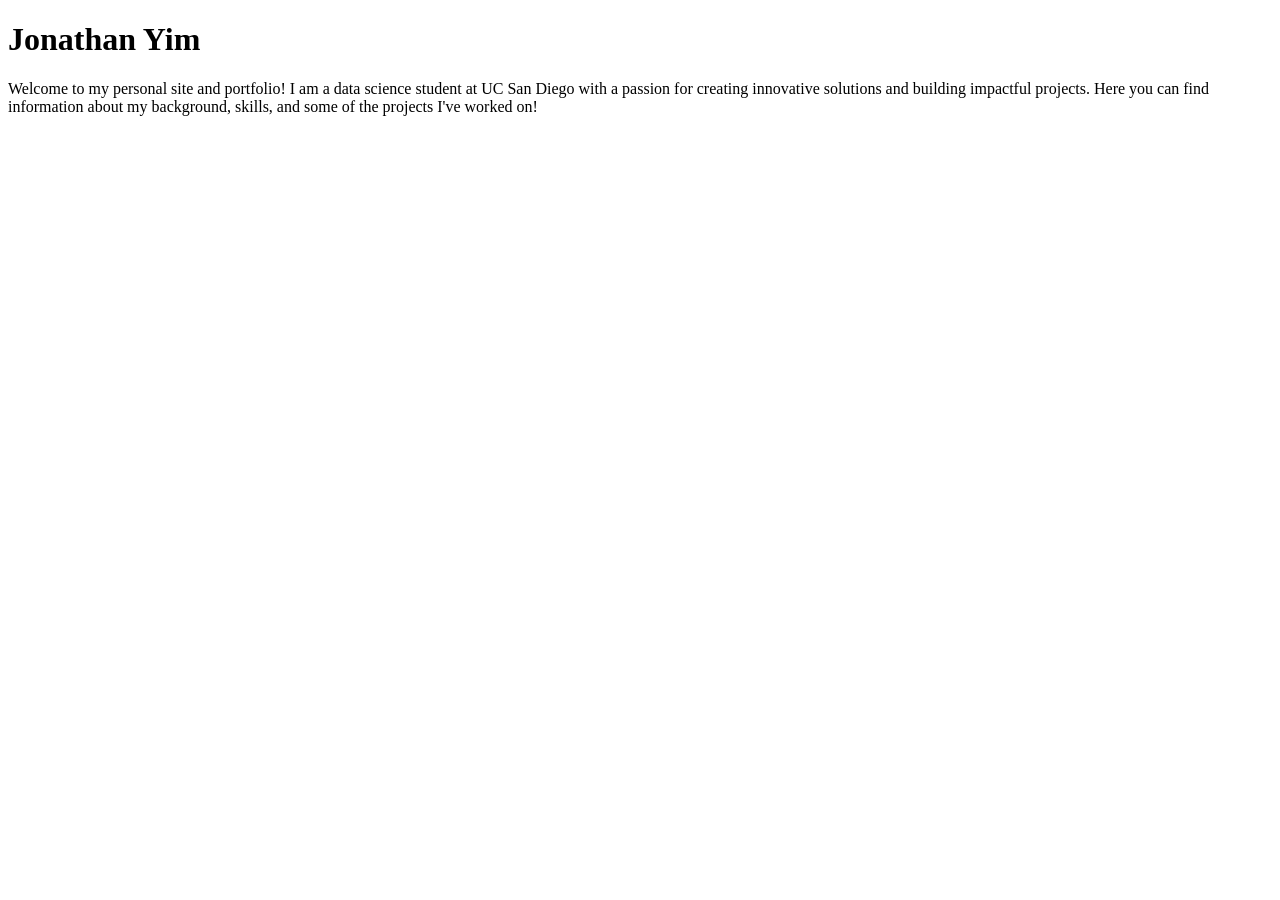
==== index.html @ 8e1e89ab "created index.html" ====
<!DOCTYPE html>
<html lang="en">
<head>
    <meta charset="UTF-8">
    <meta name="viewport" content="width=device-width, initial-scale=1.0">
    <title>Jonathan Yim: Personal Site and Portfolio</title>
</head>
<body>
    <h1>Jonathan Yim</h1>
    <p>Welcome to my personal site and portfolio! 
        I am a data science student at UC San Diego with a passion for creating innovative solutions and building impactful projects. 
        Here you can find information about my background, skills, and some of the projects I've worked on!
    </p>
</body>
</html>
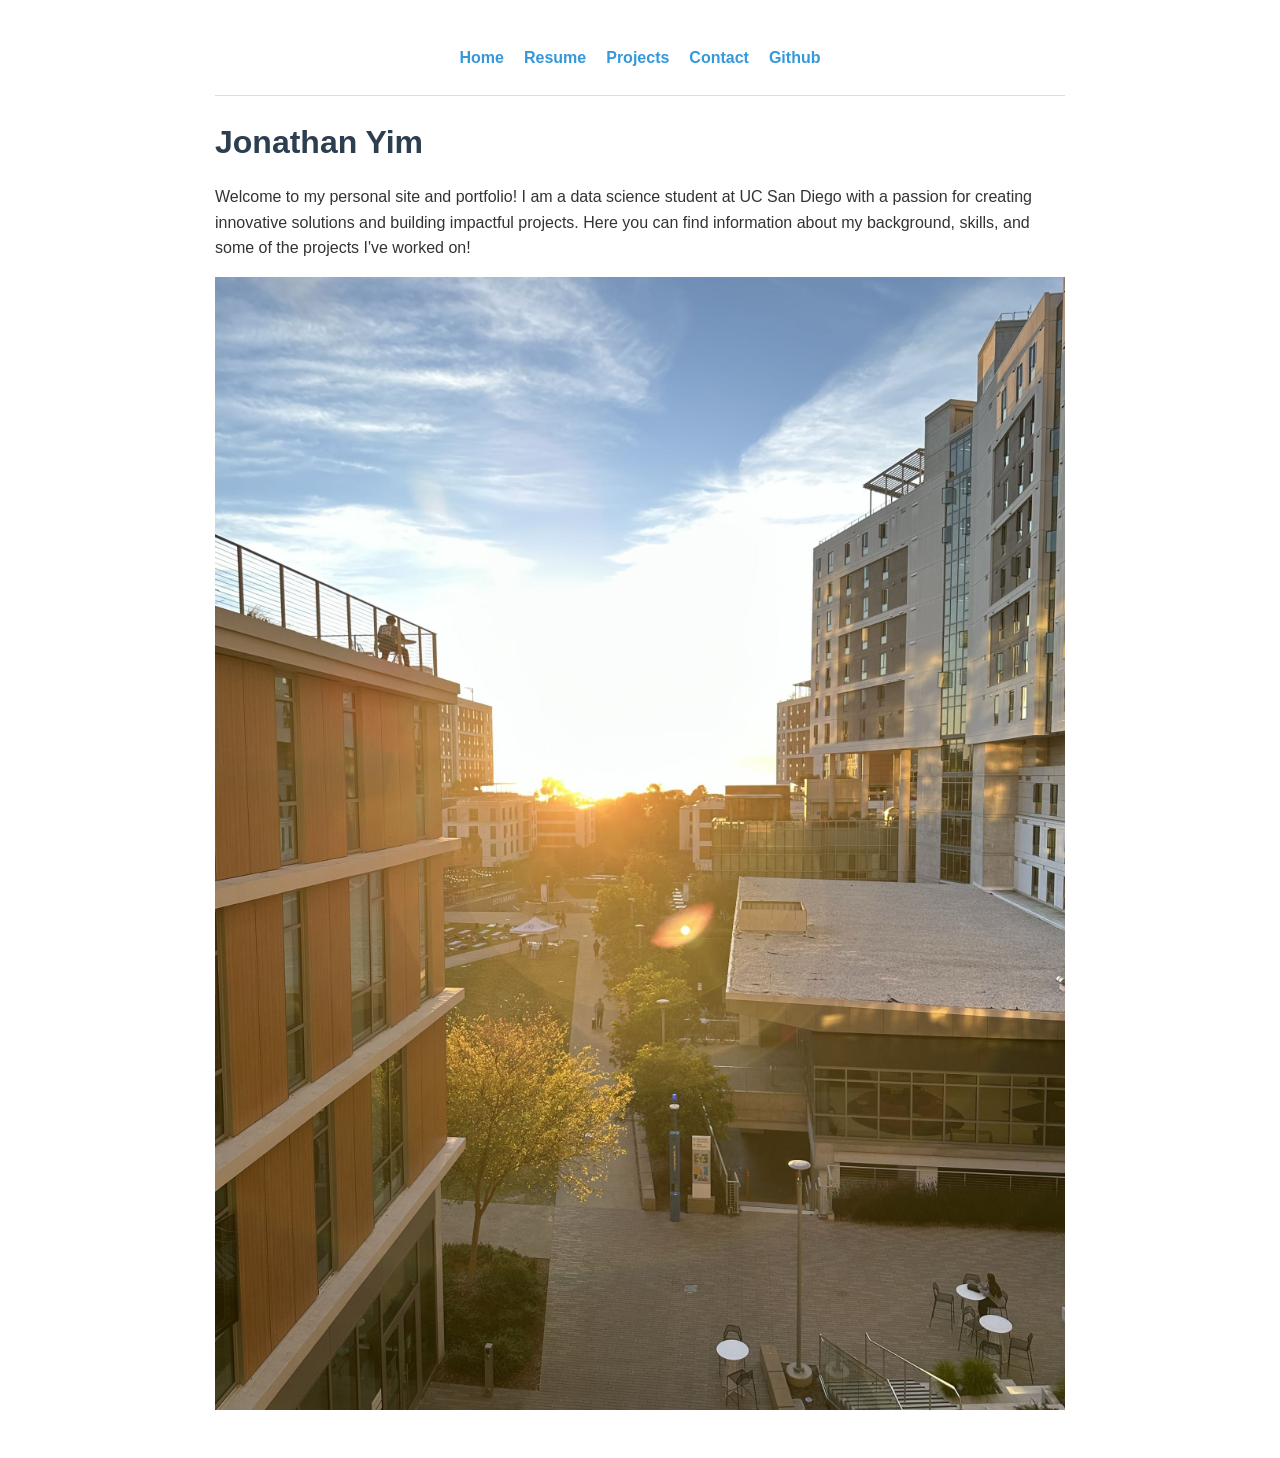
==== commit d5046667: "updates to formatting nav and style" ====
--- a/index.html
+++ b/index.html
@@ -4,12 +4,24 @@
     <meta charset="UTF-8">
     <meta name="viewport" content="width=device-width, initial-scale=1.0">
     <title>Jonathan Yim: Personal Site and Portfolio</title>
+    <link rel="stylesheet" href="/style.css">
 </head>
 <body>
+    <div id="nav-placeholder"></div>
+
+    <script>
+        fetch('/nav.html')
+            .then(response => response.text())
+            .then(data => {
+                document.getElementById('nav-placeholder').innerHTML = data;
+            });
+    </script>
+
     <h1>Jonathan Yim</h1>
     <p>Welcome to my personal site and portfolio! 
         I am a data science student at UC San Diego with a passion for creating innovative solutions and building impactful projects. 
         Here you can find information about my background, skills, and some of the projects I've worked on!
     </p>
+    <img src="images/ucsd-sunset.jpg" alt="Sunset at UC San Diego" style="width:100%;height:auto;">
 </body>
 </html>
--- a/style.css
+++ b/style.css
@@ -0,0 +1,34 @@
+body { 
+    font-family: 'Segoe UI', Tahoma, Geneva, Verdana, sans-serif; 
+    line-height: 1.6; 
+    max-width: 850px; 
+    margin: auto; 
+    padding: 40px 20px; 
+    color: #333;
+}
+
+/* Header & Nav */
+header { text-align: center; margin-bottom: 40px; }
+h1 { margin-bottom: 5px; color: #2c3e50; }
+nav ul { 
+    list-style: none; 
+    padding: 0; 
+    display: flex; 
+    justify-content: center; 
+    gap: 20px; 
+    border-bottom: 1px solid #ddd; 
+    padding-bottom: 20px; 
+}
+nav a { text-decoration: none; color: #3498db; font-weight: bold; }
+
+/* Resume/Project Specific Sections */
+h2 { border-bottom: 2px solid #2c3e50; padding-bottom: 5px; margin-top: 30px; text-transform: uppercase; font-size: 1.1rem; letter-spacing: 1px; }
+h3 { margin: 0; color: #34495e; font-size: 1.05rem; }
+
+article { margin-bottom: 20px; }
+.item-header { display: flex; justify-content: space-between; align-items: baseline; font-weight: bold; }
+.date { color: #666; font-weight: normal; font-size: 0.9rem; }
+
+.skills-list { list-style: none; padding: 0; }
+ul { margin-top: 5px; padding-left: 20px; }
+li { margin-bottom: 4px; }
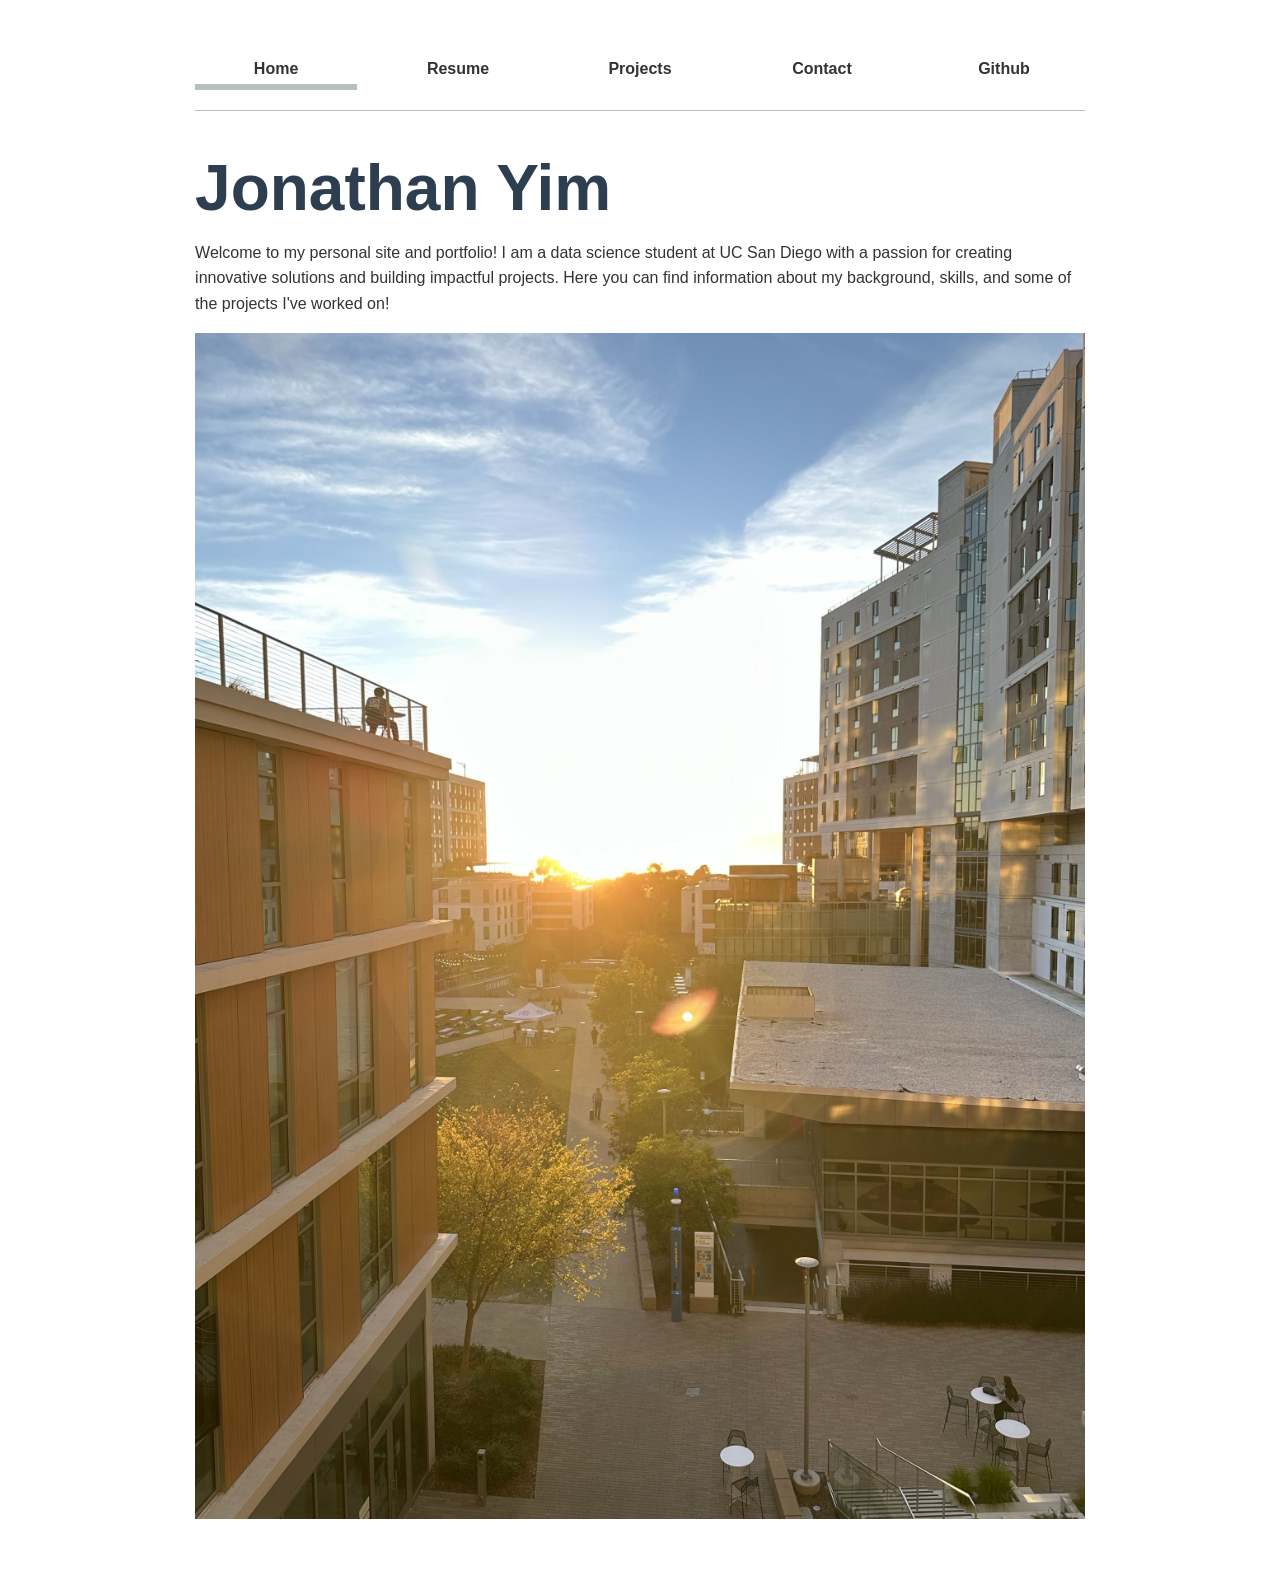
==== commit 8e47ec4b: "lab 2 css updates" ====
--- a/index.html
+++ b/index.html
@@ -4,18 +4,11 @@
     <meta charset="UTF-8">
     <meta name="viewport" content="width=device-width, initial-scale=1.0">
     <title>Jonathan Yim: Personal Site and Portfolio</title>
-    <link rel="stylesheet" href="/style.css">
+    <link rel="stylesheet" href="style.css">
 </head>
 <body>
     <div id="nav-placeholder"></div>
-
-    <script>
-        fetch('/nav.html')
-            .then(response => response.text())
-            .then(data => {
-                document.getElementById('nav-placeholder').innerHTML = data;
-            });
-    </script>
+    <script src="nav.js"></script>
 
     <h1>Jonathan Yim</h1>
     <p>Welcome to my personal site and portfolio! 
--- a/style.css
+++ b/style.css
@@ -1,25 +1,38 @@
-body { 
+html {
+    --color-accent: oklch(83.78% 0.10784 193.86);
+    accent-color: var(--color-accent);
+}
+
+body {
     font-family: 'Segoe UI', Tahoma, Geneva, Verdana, sans-serif; 
     line-height: 1.6; 
-    max-width: 850px; 
-    margin: auto; 
-    padding: 40px 20px; 
+    max-width: 100ch; 
+    margin-inline: auto; 
+    padding: 2.5rem 1.5rem; 
     color: #333;
 }
 
 /* Header & Nav */
 header { text-align: center; margin-bottom: 40px; }
-h1 { margin-bottom: 5px; color: #2c3e50; }
-nav ul { 
-    list-style: none; 
-    padding: 0; 
-    display: flex; 
-    justify-content: center; 
-    gap: 20px; 
-    border-bottom: 1px solid #ddd; 
-    padding-bottom: 20px; 
+h1, h2, h3, h4, h5, h6 {
+    line-height: 1.1;
+    text-wrap: balance;
 }
-nav a { text-decoration: none; color: #3498db; font-weight: bold; }
+h1 { font-size: 4rem; margin-bottom: 5px; color: #2c3e50; }
+h2 { font-size: 2.5rem; }
+h3 { font-size: 1.75rem; }
+nav {
+    display: flex;
+    gap: 1.25rem;
+    border-bottom: 1px solid oklch(80% 3% 200);
+    padding-bottom: 1.25rem;
+    margin-bottom: 2.5rem;
+}
+nav ul { display: contents; }
+nav li { display: contents; }
+nav a { text-decoration: none; color: inherit; font-weight: bold; flex: 1; text-align: center; padding: 0.5em; }
+nav a.current { border-bottom: 0.4em solid oklch(80% 3% 200); padding-bottom: 0.1em; }
+nav a:hover { border-bottom: 0.4em solid var(--color-accent); padding-bottom: 0.1em; }
 
 /* Resume/Project Specific Sections */
 h2 { border-bottom: 2px solid #2c3e50; padding-bottom: 5px; margin-top: 30px; text-transform: uppercase; font-size: 1.1rem; letter-spacing: 1px; }
@@ -31,4 +44,48 @@
 
 .skills-list { list-style: none; padding: 0; }
 ul { margin-top: 5px; padding-left: 20px; }
-li { margin-bottom: 4px; }+li { margin-bottom: 4px; }
+
+/* Projects Grid */
+.projects {
+    display: grid;
+    grid-template-columns: repeat(auto-fill, minmax(15em, 1fr));
+    grid-template-rows: auto;
+    gap: 1em;
+}
+
+.projects article {
+    display: grid;
+    grid-row: span 3;
+    grid-template-rows: subgrid;
+    gap: 1em;
+}
+
+.projects article h2 {
+    margin: 0;
+}
+
+/* Contact Form */
+form {
+    display: grid;
+    grid-template-columns: auto 1fr;
+    gap: 1em;
+}
+
+label {
+    display: grid;
+    grid-column: 1 / -1;
+    grid-template-columns: subgrid;
+    align-items: baseline;
+}
+
+form button {
+    grid-column: 2;
+}
+
+input, textarea, button, select {
+    display: block;
+    width: 100%;
+    box-sizing: border-box;
+    font: inherit;
+}
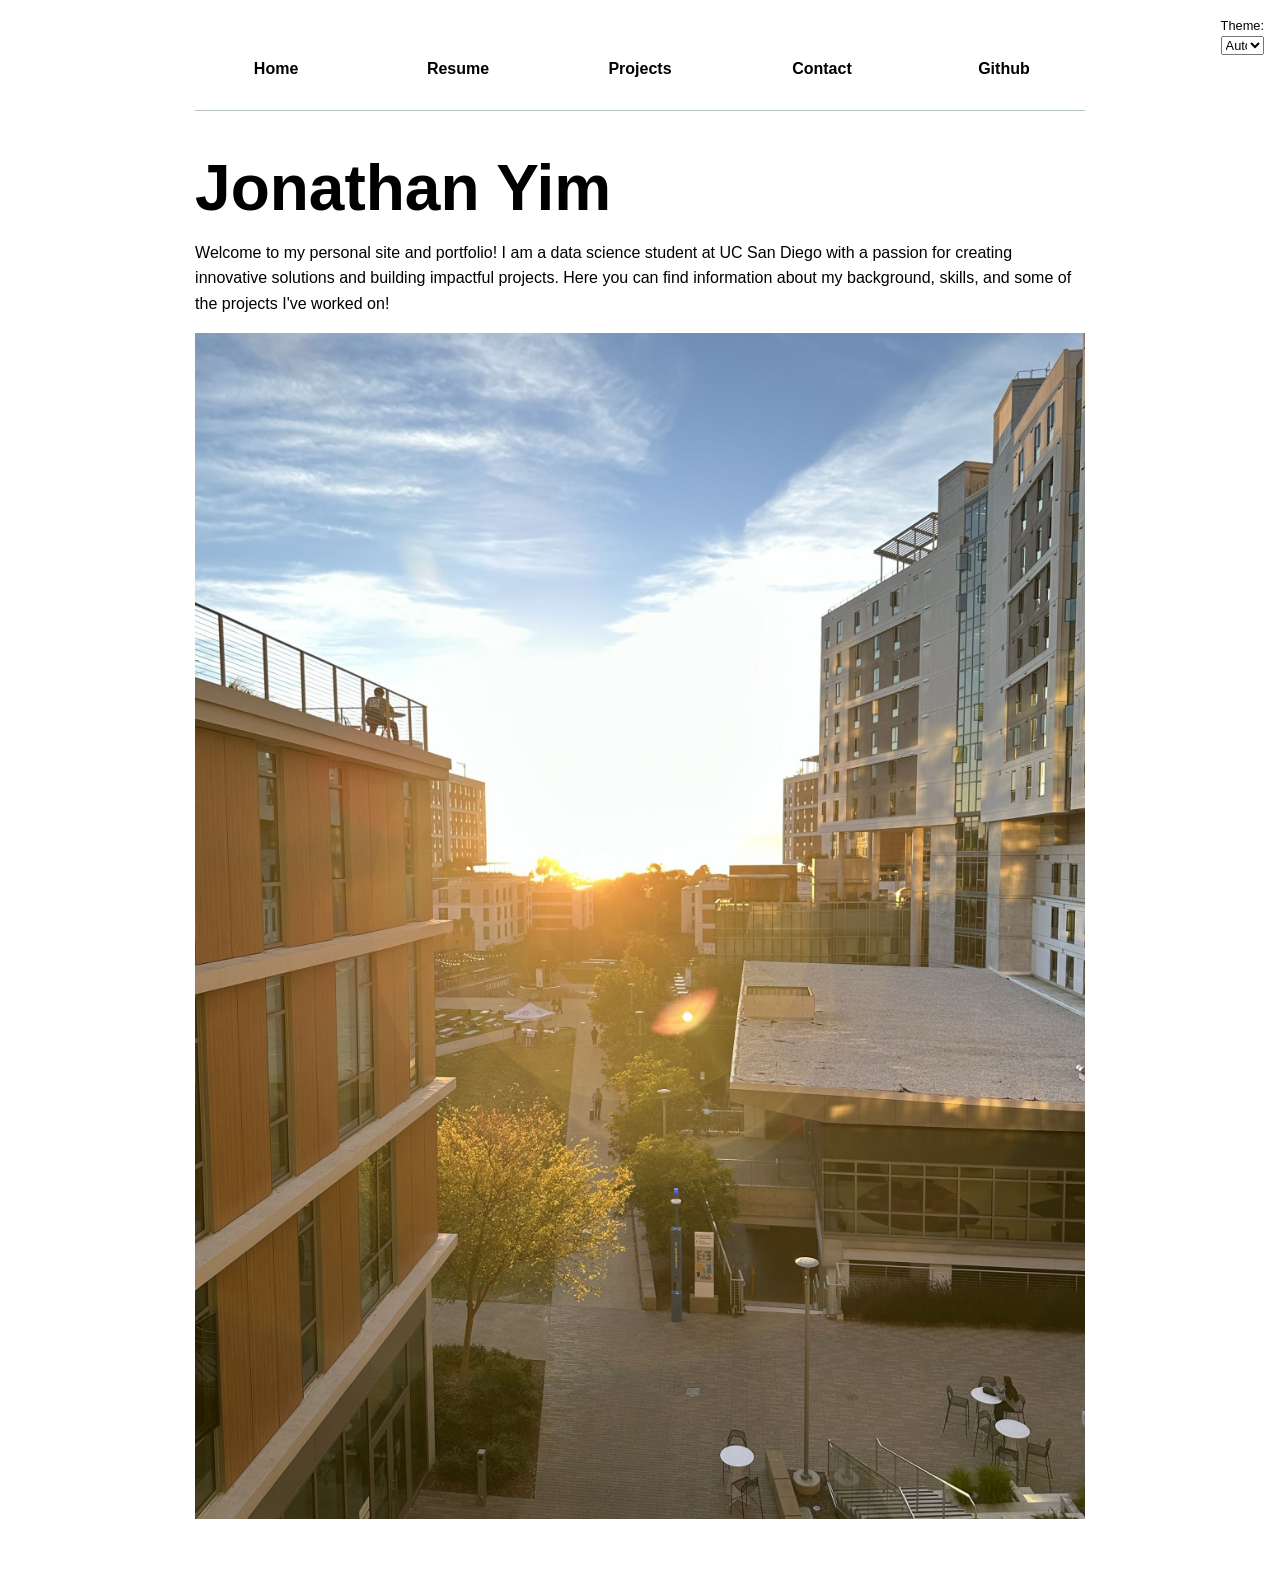
==== commit 62a3db11: "lab 3 js updates" ====
--- a/index.html
+++ b/index.html
@@ -5,16 +5,14 @@
     <meta name="viewport" content="width=device-width, initial-scale=1.0">
     <title>Jonathan Yim: Personal Site and Portfolio</title>
     <link rel="stylesheet" href="style.css">
+    <script type="module" src="global.js"></script>
 </head>
 <body>
-    <div id="nav-placeholder"></div>
-    <script src="nav.js"></script>
-
-    <h1>Jonathan Yim</h1>
+<h1>Jonathan Yim</h1>
     <p>Welcome to my personal site and portfolio! 
         I am a data science student at UC San Diego with a passion for creating innovative solutions and building impactful projects. 
         Here you can find information about my background, skills, and some of the projects I've worked on!
     </p>
     <img src="images/ucsd-sunset.jpg" alt="Sunset at UC San Diego" style="width:100%;height:auto;">
 </body>
-</html>+</html>
--- a/style.css
+++ b/style.css
@@ -1,52 +1,68 @@
 html {
     --color-accent: oklch(83.78% 0.10784 193.86);
+    --color-bg: #fff;
+    --color-text: #333;
+    --color-heading: #2c3e50;
+    --color-subheading: #34495e;
+    --color-muted: #666;
+    --color-border: #2c3e50;
     accent-color: var(--color-accent);
+    color-scheme: light dark;
 }
 
 body {
-    font-family: 'Segoe UI', Tahoma, Geneva, Verdana, sans-serif; 
-    line-height: 1.6; 
-    max-width: 100ch; 
-    margin-inline: auto; 
-    padding: 2.5rem 1.5rem; 
-    color: #333;
+    font-family: 'Segoe UI', Tahoma, Geneva, Verdana, sans-serif;
+    line-height: 1.6;
+    max-width: 100ch;
+    margin-inline: auto;
+    padding: 2.5rem 1.5rem;
+    color: canvastext;
+    background-color: canvas;
 }
 
-/* Header & Nav */
+/* header + nav */
 header { text-align: center; margin-bottom: 40px; }
 h1, h2, h3, h4, h5, h6 {
     line-height: 1.1;
     text-wrap: balance;
 }
-h1 { font-size: 4rem; margin-bottom: 5px; color: #2c3e50; }
+
+h1 { font-size: 4rem; margin-bottom: 5px; }
 h2 { font-size: 2.5rem; }
 h3 { font-size: 1.75rem; }
+
 nav {
+    --border-color: oklch(50% 10% 200 / 40%);
     display: flex;
     gap: 1.25rem;
-    border-bottom: 1px solid oklch(80% 3% 200);
+    border-bottom: 1px solid var(--border-color);
     padding-bottom: 1.25rem;
     margin-bottom: 2.5rem;
 }
+
 nav ul { display: contents; }
 nav li { display: contents; }
 nav a { text-decoration: none; color: inherit; font-weight: bold; flex: 1; text-align: center; padding: 0.5em; }
-nav a.current { border-bottom: 0.4em solid oklch(80% 3% 200); padding-bottom: 0.1em; }
-nav a:hover { border-bottom: 0.4em solid var(--color-accent); padding-bottom: 0.1em; }
+nav a.current { border-bottom: 0.4em solid var(--border-color); padding-bottom: 0.1em; }
+nav a:hover {
+    border-bottom: 0.4em solid var(--color-accent);
+    padding-bottom: 0.1em;
+    background-color: color-mix(in oklch, var(--color-accent), canvas 85%);
+}
 
-/* Resume/Project Specific Sections */
-h2 { border-bottom: 2px solid #2c3e50; padding-bottom: 5px; margin-top: 30px; text-transform: uppercase; font-size: 1.1rem; letter-spacing: 1px; }
-h3 { margin: 0; color: #34495e; font-size: 1.05rem; }
+/* resume/project sections */
+h2 { border-bottom: 2px solid canvastext; padding-bottom: 5px; margin-top: 30px; text-transform: uppercase; font-size: 1.1rem; letter-spacing: 1px; }
+h3 { margin: 0; font-size: 1.05rem; }
 
 article { margin-bottom: 20px; }
 .item-header { display: flex; justify-content: space-between; align-items: baseline; font-weight: bold; }
-.date { color: #666; font-weight: normal; font-size: 0.9rem; }
+.date { color: canvastext; opacity: 0.6; font-weight: normal; font-size: 0.9rem; }
 
 .skills-list { list-style: none; padding: 0; }
 ul { margin-top: 5px; padding-left: 20px; }
 li { margin-bottom: 4px; }
 
-/* Projects Grid */
+/* projects grid */
 .projects {
     display: grid;
     grid-template-columns: repeat(auto-fill, minmax(15em, 1fr));
@@ -65,7 +81,18 @@
     margin: 0;
 }
 
-/* Contact Form */
+label.color-scheme {
+    position: absolute;
+    top: 1rem;
+    right: 1rem;
+    font-size: 80%;
+}
+
+label.color-scheme select {
+    font-family: inherit;
+}
+
+/* contacts */
 form {
     display: grid;
     grid-template-columns: auto 1fr;
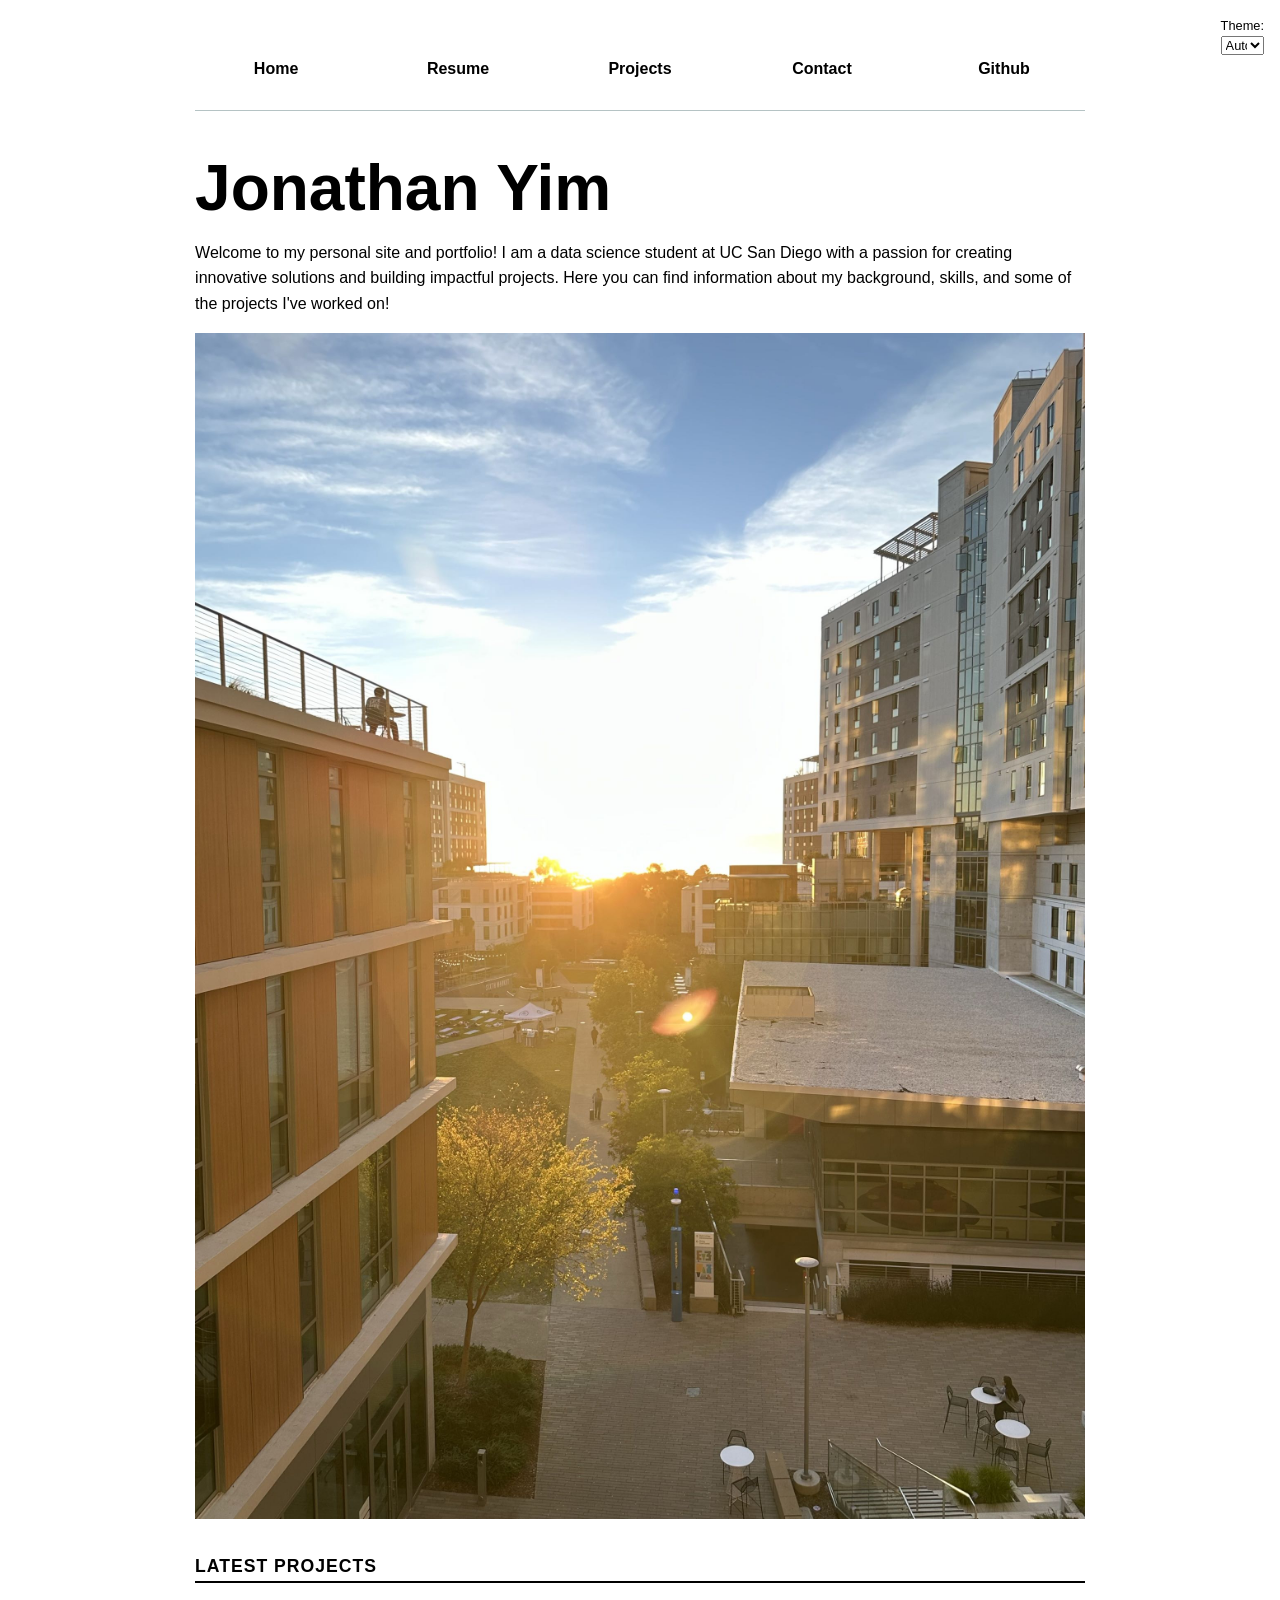
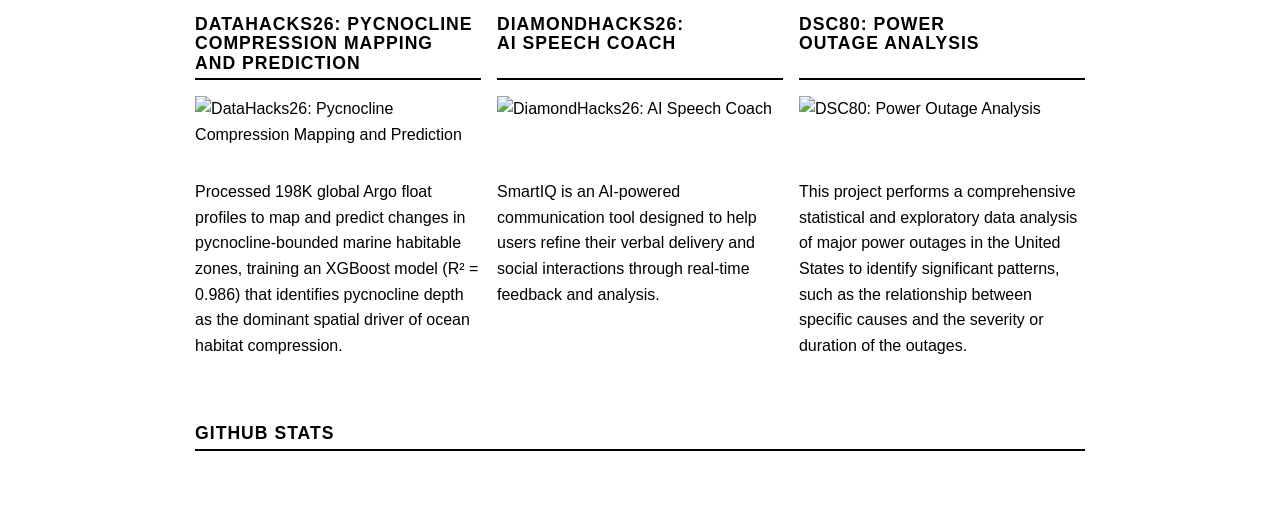
==== commit c192c7dd: "lab 4 js projects update" ====
--- a/index.html
+++ b/index.html
@@ -6,6 +6,7 @@
     <title>Jonathan Yim: Personal Site and Portfolio</title>
     <link rel="stylesheet" href="style.css">
     <script type="module" src="global.js"></script>
+    <script src="index.js" type="module" defer></script>
 </head>
 <body>
 <h1>Jonathan Yim</h1>
@@ -14,5 +15,13 @@
         Here you can find information about my background, skills, and some of the projects I've worked on!
     </p>
     <img src="images/ucsd-sunset.jpg" alt="Sunset at UC San Diego" style="width:100%;height:auto;">
+
+    <h2>Latest Projects</h2>
+    <div class="projects">
+        <!-- Dynamically added content will appear here -->
+    </div>
+
+    <h2>GitHub Stats</h2>
+    <div id="profile-stats"></div>
 </body>
 </html>
--- a/style.css
+++ b/style.css
@@ -64,6 +64,7 @@
 
 /* projects grid */
 .projects {
+    margin-top: 2em;
     display: grid;
     grid-template-columns: repeat(auto-fill, minmax(15em, 1fr));
     grid-template-rows: auto;
@@ -92,6 +93,28 @@
     font-family: inherit;
 }
 
+/* github stats */
+#profile-stats dl {
+    display: grid;
+    grid-template-columns: repeat(4, 1fr);
+    gap: 0.5em 1em;
+    margin: 0;
+    padding: 0;
+}
+
+#profile-stats dt {
+    font-size: 0.75rem;
+    text-transform: uppercase;
+    letter-spacing: 0.05em;
+    opacity: 0.6;
+}
+
+#profile-stats dd {
+    font-size: 2rem;
+    font-weight: bold;
+    margin: 0;
+}
+
 /* contacts */
 form {
     display: grid;
